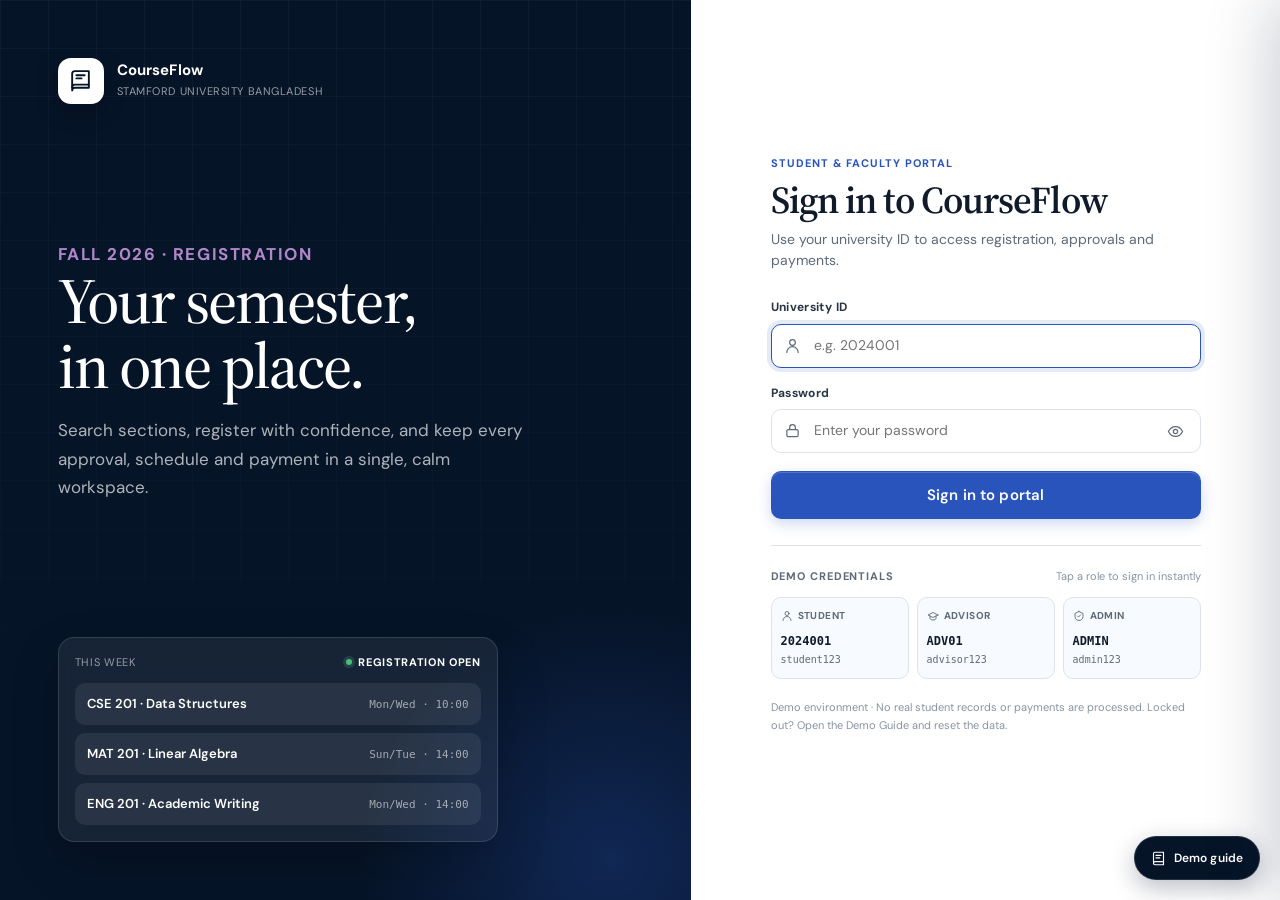
==== portal.html @ facb364a "better file structure" ====
<!DOCTYPE html>
<html lang="en">
<head>
<meta charset="UTF-8" />
<meta name="viewport" content="width=device-width, initial-scale=1.0" />
<title>CourseFlow — Registration Portal | Stamford University Bangladesh</title>
<meta name="description" content="CourseFlow registration portal for students, faculty advisors and administrators at Stamford University Bangladesh." />
<link rel="icon" href="assets/images/logo.svg" type="image/svg+xml">
<link rel="preconnect" href="https://fonts.googleapis.com">
<link rel="preconnect" href="https://fonts.gstatic.com" crossorigin>
<link rel="preload" as="style" href="https://fonts.googleapis.com/css2?family=DM+Sans:opsz,wght@9..40,400;9..40,500;9..40,600;9..40,700&family=Source+Serif+4:opsz,wght@8..60,500;8..60,600&display=swap">
<link href="https://fonts.googleapis.com/css2?family=DM+Sans:opsz,wght@9..40,400;9..40,500;9..40,600;9..40,700&family=Source+Serif+4:opsz,wght@8..60,500;8..60,600&display=swap" rel="stylesheet" media="print" onload="this.media='all'">
<link rel="stylesheet" href="assets/css/base.css">
<link rel="stylesheet" href="assets/css/layout.css">
<link rel="stylesheet" href="assets/css/components.css">
<link rel="stylesheet" href="assets/css/responsive.css">
</head>
<body>
<div id="login-screen" class="login-screen">
  <section class="login-brand" aria-label="CourseFlow introduction">
    <div class="brand-lockup">
      <div class="brand-mark" aria-hidden="true">
        <svg viewBox="0 0 24 24" fill="none" stroke="currentColor" stroke-width="1.8" stroke-linecap="round" stroke-linejoin="round"><path d="M4 5.5A2.5 2.5 0 0 1 6.5 3H20v16H6.5A2.5 2.5 0 0 0 4 21.5V5.5Z"/><path d="M4 18.5A2.5 2.5 0 0 1 6.5 16H20"/><path d="M8 7h8M8 10h5"/></svg>
      </div>
      <div><div class="brand-name">CourseFlow</div><div class="brand-sub">Stamford University Bangladesh</div></div>
    </div>
    <div class="login-hero">
      <p class="eyebrow">Fall 2026 · Registration</p>
      <h1>Your semester,<br>in one place.</h1>
      <p>Search sections, register with confidence, and keep every approval, schedule and payment in a single, calm workspace.</p>
    </div>
    <div class="preview-card" aria-hidden="true">
      <div class="preview-head"><span>This week</span><span class="live-dot">Registration open</span></div>
      <div class="preview-course"><b>CSE 201 · Data Structures</b><span>Mon/Wed · 10:00</span></div>
      <div class="preview-course"><b>MAT 201 · Linear Algebra</b><span>Sun/Tue · 14:00</span></div>
      <div class="preview-course"><b>ENG 201 · Academic Writing</b><span>Mon/Wed · 14:00</span></div>
    </div>
  </section>
  <section class="login-panel">
    <div class="login-form-wrap">
      <p class="eyebrow">Student &amp; faculty portal</p>
      <h2>Sign in to CourseFlow</h2>
      <p class="lede">Use your university ID to access registration, approvals and payments.</p>
      <div id="login-error" class="login-error" role="alert"></div>
      <form id="login-form" class="login-form" novalidate>
        <div class="field">
          <label for="login-id">University ID</label>
          <div class="input-wrap">
            <span class="in-icon" aria-hidden="true"><svg width="17" height="17" viewBox="0 0 24 24" fill="none" stroke="currentColor" stroke-width="1.7" stroke-linecap="round" stroke-linejoin="round"><path d="M20 21a8 8 0 0 0-16 0"/><circle cx="12" cy="7" r="4"/></svg></span>
            <input class="input" id="login-id" name="id" autocomplete="username" placeholder="e.g. 2024001" spellcheck="false" />
          </div>
        </div>
        <div class="field">
          <label for="login-password">Password</label>
          <div class="input-wrap">
            <span class="in-icon" aria-hidden="true"><svg width="17" height="17" viewBox="0 0 24 24" fill="none" stroke="currentColor" stroke-width="1.7" stroke-linecap="round" stroke-linejoin="round"><rect x="4" y="10" width="16" height="10" rx="2"/><path d="M8 10V7a4 4 0 0 1 8 0v3"/></svg></span>
            <input class="input" id="login-password" name="password" type="password" autocomplete="current-password" placeholder="Enter your password" />
            <button type="button" class="trail-btn" id="toggle-password" aria-label="Show password" data-action="toggle-password"><svg width="17" height="17" viewBox="0 0 24 24" fill="none" stroke="currentColor" stroke-width="1.7" stroke-linecap="round" stroke-linejoin="round"><path d="M2 12s3.5-7 10-7 10 7 10 7-3.5 7-10 7S2 12 2 12Z"/><circle cx="12" cy="12" r="3"/></svg></button>
          </div>
        </div>
        <button class="btn btn-primary btn-block login-submit" type="submit" id="login-submit">Sign in to portal</button>
      </form>
      <div class="demo-box">
        <div class="demo-title"><span>Demo credentials</span><span>Tap a role to sign in instantly</span></div>
        <div class="cred-grid">
          <button type="button" class="cred-card" data-action="fill-demo" data-id="2024001" data-pass="student123">
            <span class="cred-role"><svg width="12" height="12" viewBox="0 0 24 24" fill="none" stroke="currentColor" stroke-width="1.8" stroke-linecap="round" stroke-linejoin="round"><path d="M20 21a8 8 0 0 0-16 0"/><circle cx="12" cy="7" r="4"/></svg>Student</span>
            <span class="cred-id">2024001</span><span class="cred-pass">student123</span>
          </button>
          <button type="button" class="cred-card" data-action="fill-demo" data-id="ADV01" data-pass="advisor123">
            <span class="cred-role"><svg width="12" height="12" viewBox="0 0 24 24" fill="none" stroke="currentColor" stroke-width="1.8" stroke-linecap="round" stroke-linejoin="round"><path d="M22 10 12 5 2 10l10 5 10-5Z"/><path d="M6 12v5c0 1.5 2.7 3 6 3s6-1.5 6-3v-5"/></svg>Advisor</span>
            <span class="cred-id">ADV01</span><span class="cred-pass">advisor123</span>
          </button>
          <button type="button" class="cred-card" data-action="fill-demo" data-id="ADMIN" data-pass="admin123">
            <span class="cred-role"><svg width="12" height="12" viewBox="0 0 24 24" fill="none" stroke="currentColor" stroke-width="1.8" stroke-linecap="round" stroke-linejoin="round"><path d="M12 3 4 7v6c0 5 3.4 7.7 8 8 4.6-.3 8-3 8-8V7l-8-4Z"/><path d="m9 12 2 2 4-4"/></svg>Admin</span>
            <span class="cred-id">ADMIN</span><span class="cred-pass">admin123</span>
          </button>
        </div>
        <p class="login-foot">Demo environment · No real student records or payments are processed. Locked out? Open the Demo Guide and reset the data.</p>
      </div>
    </div>
  </section>
</div>

<div id="app-shell" class="app-shell hidden">
  <aside id="sidebar" class="sidebar" aria-label="Main navigation"></aside>
  <div id="sidebar-overlay" class="sidebar-overlay" data-action="close-sidebar"></div>
  <div class="app-main">
    <header id="topbar" class="topbar"></header>
    <main id="page-content" class="page-content"></main>
  </div>
</div>

<div id="modal-root"></div>
<div id="toast-root" class="toast-root" aria-live="polite" aria-atomic="false"></div>
<button type="button" id="guide-fab" class="guide-fab" data-action="open-guide" aria-label="Open demo guide">
  <svg width="15" height="15" viewBox="0 0 24 24" fill="none" stroke="currentColor" stroke-width="1.8" stroke-linecap="round" stroke-linejoin="round"><path d="M4 19.5A2.5 2.5 0 0 1 6.5 17H20"/><path d="M6.5 2H20v20H6.5A2.5 2.5 0 0 1 4 19.5v-15A2.5 2.5 0 0 1 6.5 2Z"/><path d="M8 7h8M8 11h6"/></svg>
  Demo guide
</button>
<div id="guide-overlay" class="guide-overlay" data-action="close-guide"></div>
<aside id="guide-panel" class="guide-panel" aria-label="Demo guide"></aside>
<script src="assets/js/config.js"></script>
<script src="assets/js/utils.js"></script>
<script src="assets/js/data.js"></script>
<script src="assets/js/ui.js"></script>
<script src="assets/js/auth.js"></script>
<script src="assets/js/shell.js"></script>
<script src="assets/js/views/student.js"></script>
<script src="assets/js/views/catalog.js"></script>
<script src="assets/js/views/enrollments.js"></script>
<script src="assets/js/views/payments.js"></script>
<script src="assets/js/views/advisor.js"></script>
<script src="assets/js/views/admin.js"></script>
<script src="assets/js/main.js"></script>
</body>
</html>
---- assets/css/base.css ----
/* CourseFlow portal — design tokens, reset, utilities, controls and badges */

:root{
  --bg:oklch(.975 .008 255);--bg-2:oklch(.955 .012 255);--surface:#fff;--surface-2:oklch(.985 .006 255);--surface-3:oklch(.965 .01 255);
  --fg:oklch(.22 .035 255);--fg-2:oklch(.33 .03 255);--muted:oklch(.52 .03 255);--muted-2:oklch(.66 .025 255);
  --border:oklch(.915 .012 255);--border-strong:oklch(.85 .018 255);
  --accent:oklch(.48 .17 264);--accent-2:oklch(.4 .16 264);--accent-soft:oklch(.955 .025 264);--accent-ink:oklch(.34 .13 264);
  --navy:oklch(.19 .045 258);--navy-2:oklch(.24 .05 258);--navy-3:oklch(.3 .05 258);
  --success:oklch(.5 .12 155);--success-soft:oklch(.96 .03 155);--warn:oklch(.58 .14 75);--warn-soft:oklch(.97 .045 85);
  --danger:oklch(.55 .18 25);--danger-soft:oklch(.96 .03 25);--info:oklch(.53 .14 245);--info-soft:oklch(.96 .03 245);
  --dept-cse:oklch(.46 .15 264);--dept-cse-soft:oklch(.965 .022 264);
  --dept-eee:oklch(.53 .13 75);--dept-eee-soft:oklch(.975 .04 85);
  --dept-bba:oklch(.47 .1 185);--dept-bba-soft:oklch(.965 .03 185);
  --dept-eng:oklch(.49 .13 15);--dept-eng-soft:oklch(.965 .03 15);
  --dept-mat:oklch(.47 .12 305);--dept-mat-soft:oklch(.965 .03 305);
  --shadow-sm:0 1px 2px rgba(13,27,52,.05),0 1px 3px rgba(13,27,52,.04);
  --shadow-md:0 14px 34px rgba(13,27,52,.1),0 2px 8px rgba(13,27,52,.05);
  --shadow-lg:0 30px 70px rgba(13,27,52,.2);
  --radius-sm:10px;--radius:16px;--radius-lg:22px;
  --font-display:"Source Serif 4",Georgia,serif;--font-body:"DM Sans","Segoe UI",sans-serif;--mono:ui-monospace,SFMono-Regular,Menlo,Consolas,monospace;
}
*{box-sizing:border-box}
html{scroll-behavior:smooth}
body{margin:0;background:var(--bg);color:var(--fg);font-family:var(--font-body);font-size:15px;line-height:1.55;-webkit-font-smoothing:antialiased}
body.modal-open,body.guide-open{overflow:hidden}
button,input,select,textarea{font:inherit;color:inherit}
button{cursor:pointer}
a{color:var(--accent);text-decoration:none}
img,svg{display:block}
.hidden{display:none!important}
.mono{font-family:var(--mono)}
.serif{font-family:var(--font-display)}
.eyebrow{font-size:11px;font-weight:700;letter-spacing:.09em;text-transform:uppercase;color:var(--accent);margin:0 0 8px}
.muted{color:var(--muted)}
.small{font-size:13px}
.tiny{font-size:12px}
.center{text-align:center}
.sr-only{position:absolute;width:1px;height:1px;padding:0;margin:-1px;overflow:hidden;clip:rect(0,0,0,0);white-space:nowrap;border:0}
::selection{background:var(--accent-soft);color:var(--accent-ink)}
:focus-visible{outline:3px solid color-mix(in oklch,var(--accent) 35%,transparent);outline-offset:2px}
::-webkit-scrollbar{width:10px;height:10px}
::-webkit-scrollbar-thumb{background:var(--border-strong);border-radius:999px;border:3px solid var(--bg)}
::-webkit-scrollbar-track{background:transparent}

/* ---------- buttons / inputs ---------- */
.btn{display:inline-flex;align-items:center;justify-content:center;gap:8px;min-height:44px;padding:0 16px;border-radius:10px;border:1px solid transparent;background:transparent;font-weight:600;font-size:14px;letter-spacing:.01em;transition:transform .16s ease,background .16s ease,border-color .16s ease,box-shadow .16s ease,color .16s ease;white-space:nowrap}
.btn:hover{transform:translateY(-1px)}
.btn:active{transform:translateY(0)}
.btn:disabled{opacity:.55;cursor:not-allowed;transform:none;box-shadow:none}
.btn svg{flex:0 0 auto}
.btn-primary{background:var(--accent);color:#fff;box-shadow:0 1px 0 rgba(255,255,255,.18) inset,0 5px 14px color-mix(in oklch,var(--accent) 22%,transparent)}
.btn-primary:hover{background:var(--accent-2);box-shadow:0 1px 0 rgba(255,255,255,.16) inset,0 8px 20px color-mix(in oklch,var(--accent) 28%,transparent)}
.btn-secondary{background:var(--surface);border-color:var(--border);color:var(--fg);box-shadow:var(--shadow-sm)}
.btn-secondary:hover{background:var(--surface-2);border-color:var(--border-strong)}
.btn-ghost{color:var(--fg-2)}
.btn-ghost:hover{background:var(--surface-3);color:var(--fg)}
.btn-danger{background:var(--danger);color:#fff;box-shadow:0 1px 0 rgba(255,255,255,.16) inset,0 5px 14px color-mix(in oklch,var(--danger) 22%,transparent)}
.btn-danger:hover{background:color-mix(in oklch,var(--danger) 88%,black)}
.btn-success{background:var(--success);color:#fff;box-shadow:0 1px 0 rgba(255,255,255,.16) inset,0 5px 14px color-mix(in oklch,var(--success) 22%,transparent)}
.btn-success:hover{background:color-mix(in oklch,var(--success) 88%,black)}
.btn-sm{min-height:36px;padding:0 12px;font-size:13px;border-radius:9px}
.btn-block{width:100%}
.icon-btn{display:inline-flex;align-items:center;justify-content:center;width:44px;height:44px;border-radius:10px;border:1px solid transparent;background:transparent;color:var(--muted);transition:.16s ease}
.icon-btn:hover{background:var(--surface-3);color:var(--fg)}
.field{display:grid;gap:7px}
.field label,.field-label{font-size:12px;font-weight:700;letter-spacing:.03em;color:var(--fg-2)}
.input,.select,.textarea{width:100%;min-height:44px;border:1px solid var(--border);border-radius:10px;background:var(--surface);padding:10px 12px;transition:border-color .16s ease,box-shadow .16s ease;font-size:14px}
.input:hover,.select:hover,.textarea:hover{border-color:var(--border-strong)}
.input:focus,.select:focus,.textarea:focus{outline:none;border-color:var(--accent);box-shadow:0 0 0 4px color-mix(in oklch,var(--accent) 12%,transparent)}
.textarea{min-height:96px;resize:vertical}
.input-wrap{position:relative}
.input-wrap .input{padding-left:42px}
.input-wrap>.in-icon{position:absolute;left:13px;top:50%;transform:translateY(-50%);color:var(--muted);pointer-events:none}
.input-wrap .trail-btn{position:absolute;right:4px;top:50%;transform:translateY(-50%);width:36px;height:36px;border:0;background:transparent;color:var(--muted);border-radius:8px}
.input-wrap .trail-btn:hover{background:var(--surface-3)}
.select{appearance:none;background-image:linear-gradient(45deg,transparent 50%,var(--muted) 50%),linear-gradient(135deg,var(--muted) 50%,transparent 50%);background-position:calc(100% - 18px) 19px,calc(100% - 13px) 19px;background-size:5px 5px,5px 5px;background-repeat:no-repeat;padding-right:36px}
.form-grid{display:grid;grid-template-columns:1fr 1fr;gap:16px}
.form-grid .span-2{grid-column:1/-1}
.form-error{display:none;align-items:flex-start;gap:9px;background:var(--danger-soft);color:var(--danger);border:1px solid color-mix(in oklch,var(--danger) 20%,transparent);padding:11px 13px;border-radius:10px;font-size:13px;font-weight:500;margin-bottom:14px}
.form-error.show{display:flex}
.help{font-size:12px;color:var(--muted)}
.switch{position:relative;display:inline-flex;align-items:center;gap:9px;cursor:pointer;font-size:13px;font-weight:600;color:var(--fg-2)}
.switch input{position:absolute;opacity:0;width:1px;height:1px}
.switch .track{width:38px;height:22px;border-radius:999px;background:var(--border-strong);transition:.18s;position:relative}
.switch .track:after{content:"";position:absolute;width:16px;height:16px;border-radius:50%;background:#fff;top:3px;left:3px;transition:.18s;box-shadow:0 1px 2px rgba(0,0,0,.2)}
.switch input:checked+.track{background:var(--accent)}
.switch input:checked+.track:after{left:19px}

/* ---------- badges / tags ---------- */
.badge{display:inline-flex;align-items:center;gap:6px;padding:5px 9px;border-radius:999px;font-size:12px;font-weight:600;line-height:1;white-space:nowrap;border:1px solid transparent}
.badge .dot{width:6px;height:6px;border-radius:50%;background:currentColor;flex:0 0 auto}
.badge-pending{background:var(--warn-soft);color:var(--warn);border-color:color-mix(in oklch,var(--warn) 16%,transparent)}
.badge-approved{background:var(--success-soft);color:var(--success);border-color:color-mix(in oklch,var(--success) 16%,transparent)}
.badge-rejected{background:var(--danger-soft);color:var(--danger);border-color:color-mix(in oklch,var(--danger) 16%,transparent)}
.badge-waitlisted{background:var(--info-soft);color:var(--info);border-color:color-mix(in oklch,var(--info) 16%,transparent)}
.badge-dropped{background:var(--surface-3);color:var(--muted);border-color:var(--border)}
.badge-paid{background:var(--success-soft);color:var(--success)}
.badge-unpaid{background:var(--warn-soft);color:var(--warn)}
.badge-neutral{background:var(--surface-3);color:var(--muted);border-color:var(--border)}
.tag{display:inline-flex;align-items:center;gap:5px;font-size:11px;font-weight:700;letter-spacing:.03em;text-transform:uppercase;padding:3px 7px;border-radius:6px;background:var(--surface-3);color:var(--muted)}
.tag.dept-cse{background:var(--dept-cse-soft);color:var(--dept-cse)}
.tag.dept-eee{background:var(--dept-eee-soft);color:var(--dept-eee)}
.tag.dept-bba{background:var(--dept-bba-soft);color:var(--dept-bba)}
.tag.dept-eng{background:var(--dept-eng-soft);color:var(--dept-eng)}
.tag.dept-mat{background:var(--dept-mat-soft);color:var(--dept-mat)}
.course-code{font-family:var(--mono);font-size:12px;font-weight:600;letter-spacing:.02em;color:var(--accent-ink);background:var(--accent-soft);padding:3px 7px;border-radius:6px}
.avatar{width:40px;height:40px;border-radius:50%;display:inline-flex;align-items:center;justify-content:center;font-weight:700;font-size:13px;letter-spacing:.02em;background:var(--accent-soft);color:var(--accent-ink);flex:0 0 auto;border:1px solid color-mix(in oklch,var(--accent) 12%,transparent)}
.avatar.sm{width:34px;height:34px;font-size:12px}
.avatar.lg{width:48px;height:48px;font-size:15px}
.avatar.navy{background:var(--navy);color:#fff;border-color:transparent}
---- assets/css/layout.css ----
/* CourseFlow portal — cards, login screen and application shell */

/* ---------- cards / layout ---------- */
.card{background:var(--surface);border:1px solid var(--border);border-radius:var(--radius);box-shadow:var(--shadow-sm)}
.card-pad{padding:22px}
.card-head{display:flex;align-items:flex-start;justify-content:space-between;gap:16px;padding:20px 22px;border-bottom:1px solid var(--border)}
.card-head h2,.card-head h3{margin:0;font-size:17px;line-height:1.3;letter-spacing:-.01em}
.card-head p{margin:4px 0 0;color:var(--muted);font-size:13px}
.card-body{padding:22px}
.card-footer{padding:16px 22px;border-top:1px solid var(--border);display:flex;align-items:center;justify-content:space-between;gap:12px}
.stack{display:grid;gap:18px}
.stack-sm{display:grid;gap:10px}
.row{display:flex;align-items:center;gap:12px}
.row-between{display:flex;align-items:center;justify-content:space-between;gap:12px}
.wrap{flex-wrap:wrap}
.grow{flex:1;min-width:0}
.divider{height:1px;background:var(--border);margin:16px 0}
.progress{height:7px;border-radius:999px;background:var(--surface-3);overflow:hidden}
.progress>span{display:block;height:100%;border-radius:inherit;background:var(--accent);transition:width .5s ease}
.progress.success>span{background:var(--success)}
.progress.warn>span{background:var(--warn)}
.progress.danger>span{background:var(--danger)}
.progress.info>span{background:var(--info)}
.empty-state{display:flex;flex-direction:column;align-items:center;justify-content:center;text-align:center;padding:48px 24px;color:var(--muted)}
.empty-state .empty-icon{width:52px;height:52px;border-radius:14px;display:grid;place-items:center;background:var(--surface-3);color:var(--muted);margin-bottom:14px}
.empty-state h3{margin:0 0 5px;font-size:16px;color:var(--fg)}
.empty-state p{margin:0;max-width:360px;font-size:13px;line-height:1.6}
.empty-state .btn{margin-top:16px}

/* ---------- login ---------- */
.login-screen{min-height:100vh;display:grid;grid-template-columns:minmax(0,1.08fr) minmax(440px,.92fr);background:var(--surface)}
.login-brand{background:var(--navy);color:#fff;padding:clamp(28px,4.5vw,64px);display:flex;flex-direction:column;justify-content:space-between;gap:36px;position:relative;overflow:hidden}
.login-brand:before{content:"";position:absolute;inset:0;background-image:linear-gradient(rgba(255,255,255,.035) 1px,transparent 1px),linear-gradient(90deg,rgba(255,255,255,.035) 1px,transparent 1px);background-size:48px 48px;mask-image:linear-gradient(to bottom,black,transparent 90%)}
.login-brand:after{content:"";position:absolute;width:520px;height:520px;border-radius:50%;right:-180px;bottom:-220px;background:radial-gradient(circle,color-mix(in oklch,var(--accent) 30%,transparent),transparent 68%);pointer-events:none}
.brand-lockup{display:flex;align-items:center;gap:13px;position:relative;z-index:1}
.brand-mark{width:46px;height:46px;border-radius:13px;background:#fff;color:var(--navy);display:grid;place-items:center;box-shadow:0 8px 22px rgba(0,0,0,.25)}
.brand-mark svg{width:25px;height:25px}
.brand-name{font-weight:700;font-size:15px;letter-spacing:.01em;line-height:1.25}
.brand-sub{font-size:11px;color:rgba(255,255,255,.58);letter-spacing:.05em;text-transform:uppercase;margin-top:3px}
.login-hero{position:relative;z-index:1;max-width:620px}
.login-hero h1{font-family:var(--font-display);font-size:clamp(40px,5vw,66px);line-height:1.02;letter-spacing:-.03em;font-weight:500;margin:0 0 18px}
.login-hero p{color:rgba(255,255,255,.68);font-size:clamp(15px,1.4vw,17px);line-height:1.65;max-width:480px;margin:0}
.login-hero .eyebrow{color:color-mix(in oklch,var(--accent) 60%,white)}
.preview-card{position:relative;z-index:1;background:rgba(255,255,255,.07);border:1px solid rgba(255,255,255,.12);border-radius:16px;padding:16px;max-width:440px;backdrop-filter:blur(12px);box-shadow:0 20px 50px rgba(0,0,0,.2)}
.preview-head{display:flex;align-items:center;justify-content:space-between;gap:10px;font-size:11px;letter-spacing:.06em;text-transform:uppercase;color:rgba(255,255,255,.55);margin-bottom:12px}
.live-dot{display:inline-flex;align-items:center;gap:6px;color:#fff;font-weight:700}
.live-dot:before{content:"";width:6px;height:6px;border-radius:50%;background:oklch(.72 .15 155);box-shadow:0 0 0 3px rgba(120,220,170,.15)}
.preview-course{display:flex;align-items:center;justify-content:space-between;gap:12px;padding:11px 12px;border-radius:10px;background:rgba(255,255,255,.07);margin-top:8px}
.preview-course b{font-size:13px;font-weight:600}
.preview-course span{font-size:11px;color:rgba(255,255,255,.58);font-family:var(--mono)}
.preview-course .mini-tag{font-size:10px;text-transform:uppercase;letter-spacing:.05em;padding:3px 6px;border-radius:5px;background:rgba(255,255,255,.12);color:#fff;font-family:var(--font-body)}
.login-panel{display:flex;align-items:center;justify-content:center;padding:clamp(24px,4vw,56px);background:var(--surface)}
.login-form-wrap{width:100%;max-width:430px}
.login-form-wrap h2{font-family:var(--font-display);font-size:clamp(30px,3vw,38px);letter-spacing:-.025em;line-height:1.08;margin:0 0 8px;font-weight:600}
.login-form-wrap .lede{color:var(--muted);font-size:14px;margin:0 0 26px}
.login-form{display:grid;gap:16px}
.login-submit{height:48px;font-size:15px;margin-top:2px}
.login-error{display:none;align-items:flex-start;gap:9px;background:var(--danger-soft);color:var(--danger);border:1px solid color-mix(in oklch,var(--danger) 20%,transparent);padding:11px 13px;border-radius:10px;font-size:13px;font-weight:500;line-height:1.5}
.login-error.show{display:flex}
.login-error.info{background:var(--info-soft);color:var(--info);border-color:color-mix(in oklch,var(--info) 20%,transparent)}
.demo-box{margin-top:26px;padding-top:22px;border-top:1px solid var(--border)}
.demo-title{display:flex;align-items:center;justify-content:space-between;gap:10px;margin-bottom:12px}
.demo-title span:first-child{font-size:11px;font-weight:700;letter-spacing:.08em;text-transform:uppercase;color:var(--muted)}
.demo-title span:last-child{font-size:11px;color:var(--muted-2)}
.cred-grid{display:grid;grid-template-columns:repeat(3,1fr);gap:8px}
.cred-card{display:flex;flex-direction:column;align-items:flex-start;border:1px solid var(--border);background:var(--surface-2);border-radius:10px;padding:10px 9px;text-align:left;transition:.16s ease;min-height:82px}
.cred-card .cred-id{margin-top:1px}
.cred-card:hover{border-color:color-mix(in oklch,var(--accent) 35%,var(--border));background:var(--accent-soft);transform:translateY(-1px)}
.cred-role{display:flex;align-items:center;gap:5px;font-size:10px;font-weight:700;letter-spacing:.04em;text-transform:uppercase;color:var(--muted);margin-bottom:7px}
.cred-id{display:block;font-family:var(--mono);font-size:12px;font-weight:600;color:var(--fg);white-space:nowrap}
.cred-pass{display:block;font-family:var(--mono);font-size:10px;color:var(--muted);margin-top:2px;white-space:nowrap}
.login-foot{font-size:11px;color:var(--muted-2);margin-top:20px;line-height:1.6}

/* ---------- app shell ---------- */
.app-shell{display:flex;min-height:100vh}
.sidebar{width:270px;flex:0 0 270px;background:var(--navy);color:#fff;display:flex;flex-direction:column;height:100vh;position:sticky;top:0;z-index:40}
.sidebar-top{padding:22px 20px 18px;display:flex;align-items:center;justify-content:space-between;gap:10px}
.sidebar .brand-lockup{background:#fff;border-radius:12px;padding:8px 12px;box-shadow:0 6px 16px rgba(0,0,0,.18)}
.sidebar .brand-lockup img{width:146px;height:auto}
.sidebar-close{display:none;color:rgba(255,255,255,.7)}
.sidebar-close:hover{background:rgba(255,255,255,.08);color:#fff}
.role-chip{margin:0 18px 18px;padding:10px 12px;border-radius:10px;background:rgba(255,255,255,.06);border:1px solid rgba(255,255,255,.08);display:flex;align-items:center;gap:9px}
.role-chip .role-icon{width:28px;height:28px;border-radius:8px;display:grid;place-items:center;background:rgba(255,255,255,.1);color:#fff}
.role-chip b{display:block;font-size:12px;font-weight:600;line-height:1.2}
.role-chip span{display:block;font-size:10px;color:rgba(255,255,255,.5);margin-top:2px;text-transform:uppercase;letter-spacing:.05em}
.nav{flex:1;overflow-y:auto;padding:0 12px}
.nav-label{font-size:10px;letter-spacing:.1em;text-transform:uppercase;color:rgba(255,255,255,.34);padding:14px 10px 8px;font-weight:700}
.nav-item{display:flex;align-items:center;gap:11px;padding:10px 11px;border-radius:9px;color:rgba(255,255,255,.62);font-size:13px;font-weight:500;transition:.16s ease;border:1px solid transparent;margin-bottom:3px;width:100%;background:transparent;text-align:left}
.nav-item svg{color:rgba(255,255,255,.45);transition:.16s}
.nav-item:hover{background:rgba(255,255,255,.06);color:#fff}
.nav-item:hover svg{color:rgba(255,255,255,.8)}
.nav-item.active{background:rgba(255,255,255,.1);color:#fff;border-color:rgba(255,255,255,.08);box-shadow:inset 0 1px 0 rgba(255,255,255,.06)}
.nav-item.active svg{color:#fff}
.nav-item .nav-badge{margin-left:auto;background:var(--accent);color:#fff;font-size:10px;font-weight:700;min-width:19px;height:19px;padding:0 5px;border-radius:999px;display:inline-flex;align-items:center;justify-content:center}
.sidebar-term{margin:14px 16px;padding:13px;border-radius:11px;background:rgba(255,255,255,.055);border:1px solid rgba(255,255,255,.07)}
.sidebar-term .term-row{display:flex;align-items:center;justify-content:space-between;gap:8px}
.sidebar-term b{font-size:12px;font-weight:600}
.sidebar-term span{font-size:10px;color:rgba(255,255,255,.48)}
.term-status{display:inline-flex;align-items:center;gap:5px;font-size:10px;color:oklch(.8 .12 155)!important;margin-top:8px}
.term-status:before{content:"";width:5px;height:5px;border-radius:50%;background:currentColor}
.sidebar-user{padding:14px 16px;border-top:1px solid rgba(255,255,255,.08);display:flex;align-items:center;gap:10px}
.sidebar-user .avatar{background:rgba(255,255,255,.12);color:#fff;border-color:rgba(255,255,255,.12)}
.sidebar-user b{display:block;font-size:12px;font-weight:600;line-height:1.2}
.sidebar-user span{display:block;font-size:10px;color:rgba(255,255,255,.45);margin-top:2px}
.sidebar-user .logout{margin-left:auto;color:rgba(255,255,255,.45);width:36px;height:36px}
.sidebar-user .logout:hover{background:rgba(255,255,255,.08);color:#fff}
.sidebar-overlay{display:none;position:fixed;inset:0;background:rgba(10,23,48,.55);z-index:35;backdrop-filter:blur(2px)}
.app-main{flex:1;min-width:0;display:flex;flex-direction:column}
.topbar{height:70px;background:rgba(255,255,255,.9);border-bottom:1px solid var(--border);display:flex;align-items:center;gap:14px;padding:0 clamp(18px,3vw,34px);position:sticky;top:0;z-index:30;backdrop-filter:blur(14px)}
.mobile-menu{display:none}
.crumb{display:flex;align-items:center;gap:8px;font-size:12px;color:var(--muted);min-width:0}
.crumb b{color:var(--fg);font-weight:600}
.crumb .slash{color:var(--muted-2)}
.topbar-right{margin-left:auto;display:flex;align-items:center;gap:6px}
.topbar-date{font-size:12px;color:var(--muted);margin-right:8px;white-space:nowrap}
.bell-wrap{position:relative}
.bell-badge{position:absolute;top:8px;right:8px;min-width:16px;height:16px;border-radius:999px;background:var(--accent);color:#fff;font-size:9px;font-weight:700;display:grid;place-items:center;border:2px solid var(--surface);padding:0 3px}
.topbar-user{display:flex;align-items:center;gap:9px;padding:4px 4px 4px 8px;border-radius:999px}
.topbar-user b{font-size:12px;font-weight:600;line-height:1.2;display:block}
.topbar-user span{font-size:10px;color:var(--muted);display:block}
.page-content{width:100%;max-width:1520px;margin:0 auto;padding:clamp(20px,2.8vw,34px) clamp(18px,3vw,36px) 70px;flex:1}
.page-head{display:flex;align-items:flex-end;justify-content:space-between;gap:24px;margin-bottom:24px}
.page-head h1{font-family:var(--font-display);font-size:clamp(30px,3.2vw,42px);line-height:1.08;letter-spacing:-.025em;font-weight:600;margin:0 0 7px}
.page-head .lede{margin:0;color:var(--muted);font-size:14px;max-width:650px}
.page-actions{display:flex;align-items:center;gap:9px;flex-wrap:wrap}
.section-head{display:flex;align-items:flex-end;justify-content:space-between;gap:14px;margin-bottom:14px}
.section-head h2{font-family:var(--font-display);font-size:22px;letter-spacing:-.02em;font-weight:600;margin:0}
.section-head p{margin:4px 0 0;color:var(--muted);font-size:13px}
---- assets/css/components.css ----
/* CourseFlow portal — feature components (dashboard, tables, modals, payments, admin) */

/* ---------- stats ---------- */
.stats-grid{display:grid;grid-template-columns:repeat(4,minmax(0,1fr));gap:14px;margin-bottom:20px}
.stat-card{background:var(--surface);border:1px solid var(--border);border-radius:14px;padding:17px 18px;box-shadow:var(--shadow-sm);position:relative;overflow:hidden;transition:.18s ease}
.stat-card:hover{border-color:var(--border-strong);box-shadow:var(--shadow-md);transform:translateY(-1px)}
.stat-top{display:flex;align-items:flex-start;justify-content:space-between;gap:10px;margin-bottom:10px}
.stat-label{font-size:11px;font-weight:700;letter-spacing:.05em;text-transform:uppercase;color:var(--muted)}
.stat-icon{width:32px;height:32px;border-radius:9px;display:grid;place-items:center;background:var(--surface-3);color:var(--muted)}
.stat-icon.accent{background:var(--accent-soft);color:var(--accent)}
.stat-value{font-family:var(--font-display);font-size:31px;line-height:1;letter-spacing:-.02em;font-weight:600;margin-bottom:5px}
.stat-value small{font-family:var(--font-body);font-size:13px;color:var(--muted);font-weight:500;letter-spacing:0}
.stat-note{font-size:12px;color:var(--muted);display:flex;align-items:center;gap:5px}
.stat-note strong{color:var(--fg-2);font-weight:600}
.stat-progress{margin-top:10px}

/* ---------- dashboard grid / timetable ---------- */
.dashboard-grid{display:grid;grid-template-columns:minmax(0,1fr) 330px;gap:18px;margin-bottom:20px;align-items:start}
.timetable-card{overflow:hidden}
.timetable-scroll{overflow-x:auto;padding:16px 18px 18px}
.timetable{min-width:740px;display:grid;grid-template-columns:72px repeat(5,minmax(120px,1fr));gap:7px}
.tt-day{font-size:10px;font-weight:700;letter-spacing:.08em;text-transform:uppercase;color:var(--muted);text-align:center;padding:2px 0 7px}
.tt-time{font-size:10px;color:var(--muted);font-weight:600;padding-top:8px;line-height:1.3;white-space:nowrap}
.tt-time span{display:block;font-family:var(--mono);font-size:10px;color:var(--muted-2);font-weight:400;margin-top:1px}
.tt-cell{min-height:78px;background:var(--surface-2);border:1px solid var(--border);border-radius:10px;padding:5px;display:flex;flex-direction:column;gap:5px}
.tt-cell.empty{background:color-mix(in oklch,var(--surface-2) 65%,transparent);border-style:dashed;border-color:color-mix(in oklch,var(--border) 60%,transparent)}
.course-block{border-radius:8px;padding:7px 8px;min-height:66px;display:flex;flex-direction:column;gap:3px;border:1px solid transparent;transition:.16s ease;cursor:default}
.course-block:hover{transform:translateY(-1px);box-shadow:0 4px 10px rgba(13,27,52,.08)}
.course-block .cb-code{font-family:var(--mono);font-size:10px;font-weight:700;letter-spacing:.02em}
.course-block .cb-title{font-size:11px;font-weight:600;line-height:1.25;color:var(--fg);display:-webkit-box;-webkit-line-clamp:2;-webkit-box-orient:vertical;overflow:hidden}
.course-block .cb-meta{font-size:9px;color:var(--muted);margin-top:auto;white-space:nowrap;overflow:hidden;text-overflow:ellipsis}
.course-block.pending{border-style:dashed;opacity:.82}
.course-block.dept-cse{background:var(--dept-cse-soft);color:var(--dept-cse)}
.course-block.dept-eee{background:var(--dept-eee-soft);color:var(--dept-eee)}
.course-block.dept-bba{background:var(--dept-bba-soft);color:var(--dept-bba)}
.course-block.dept-eng{background:var(--dept-eng-soft);color:var(--dept-eng)}
.course-block.dept-mat{background:var(--dept-mat-soft);color:var(--dept-mat)}
.side-stack{display:grid;gap:16px}
.deadline-list{display:grid;gap:2px}
.deadline-row{display:flex;align-items:flex-start;gap:11px;padding:12px 0;border-bottom:1px solid var(--border)}
.deadline-row:last-child{border-bottom:0;padding-bottom:0}
.deadline-icon{width:30px;height:30px;border-radius:8px;display:grid;place-items:center;background:var(--surface-3);color:var(--muted);flex:0 0 auto}
.deadline-row b{display:block;font-size:12px;font-weight:600;line-height:1.3}
.deadline-row span{display:block;font-size:11px;color:var(--muted);margin-top:2px}
.deadline-row .due{margin-left:auto;font-size:10px;font-weight:700;letter-spacing:.03em;text-transform:uppercase;color:var(--warn);white-space:nowrap}
.advisor-card{background:linear-gradient(150deg,var(--navy),var(--navy-2));color:#fff;border:0}
.advisor-card .card-body{padding:20px}
.advisor-card .advisor-top{display:flex;align-items:center;gap:11px;margin-bottom:13px}
.advisor-card .avatar{background:rgba(255,255,255,.12);color:#fff;border-color:rgba(255,255,255,.1)}
.advisor-card b{display:block;font-size:13px;font-weight:600}
.advisor-card span{display:block;font-size:11px;color:rgba(255,255,255,.52);margin-top:2px}
.advisor-card p{font-size:11px;line-height:1.55;color:rgba(255,255,255,.58);margin:0 0 12px}
.advisor-card .advisor-link{font-size:11px;font-weight:600;color:#fff;display:inline-flex;align-items:center;gap:5px;background:none;border:0;padding:0}
.advisor-card .advisor-link:hover{text-decoration:underline}

/* ---------- tables / responsive cards ---------- */
.table-wrap{overflow-x:auto;border:1px solid var(--border);border-radius:12px;background:var(--surface)}
table.data{width:100%;border-collapse:collapse;min-width:720px}
table.data th{font-size:10px;font-weight:700;letter-spacing:.07em;text-transform:uppercase;color:var(--muted);text-align:left;padding:11px 14px;background:var(--surface-2);border-bottom:1px solid var(--border);white-space:nowrap}
table.data td{padding:13px 14px;border-bottom:1px solid var(--border);vertical-align:middle;font-size:13px}
table.data tr:last-child td{border-bottom:0}
table.data tbody tr{transition:background .14s ease}
table.data tbody tr:hover{background:var(--surface-2)}
.cell-course{display:flex;align-items:flex-start;gap:9px;min-width:180px}
.cell-course b{display:block;font-size:13px;font-weight:600;line-height:1.3}
.cell-course span{display:block;font-size:11px;color:var(--muted);margin-top:2px}
.cell-stack b{display:block;font-size:12px;font-weight:600;line-height:1.3}
.cell-stack span{display:block;font-size:11px;color:var(--muted);margin-top:2px}
.seat-cell{min-width:90px}
.seat-cell .seat-line{display:flex;align-items:center;justify-content:space-between;gap:8px;font-size:11px;margin-bottom:4px}
.seat-cell .seat-line b{font-size:12px}
.seat-cell .seat-line span{color:var(--muted);font-size:10px}
.seat-cell .progress{height:5px}
.mobile-list{display:none}
.m-card{border:1px solid var(--border);border-radius:12px;padding:14px;background:var(--surface)}
.m-card+.m-card{margin-top:9px}
.m-card-top{display:flex;align-items:flex-start;justify-content:space-between;gap:10px;margin-bottom:9px}
.m-card-title{font-size:13px;font-weight:600;line-height:1.3}
.m-card-sub{font-size:11px;color:var(--muted);margin-top:3px}
.m-meta{display:grid;grid-template-columns:1fr 1fr;gap:8px;padding:10px 0;border-top:1px solid var(--border);border-bottom:1px solid var(--border);margin-bottom:10px}
.m-meta div span{display:block;font-size:10px;color:var(--muted);text-transform:uppercase;letter-spacing:.04em;margin-bottom:2px}
.m-meta div b{font-size:12px;font-weight:600}
.m-actions{display:flex;gap:8px;flex-wrap:wrap}.m-card .row-between{flex-wrap:wrap}

/* ---------- search ---------- */
.filter-bar{display:flex;align-items:center;gap:10px;background:var(--surface);border:1px solid var(--border);border-radius:14px;padding:10px;margin-bottom:16px;box-shadow:var(--shadow-sm);flex-wrap:wrap}
.filter-search{flex:1;min-width:220px;position:relative}
.filter-search .input{height:42px;min-height:42px;padding-left:40px;border-color:transparent;background:var(--surface-2)}
.filter-search .input:focus{border-color:var(--accent);background:var(--surface)}
.filter-search .in-icon{position:absolute;left:13px;top:50%;transform:translateY(-50%);color:var(--muted)}
.filter-bar .select{width:auto;min-width:160px;height:42px;min-height:42px;border-color:transparent;background-color:var(--surface-2)}
.filter-bar .select:focus{background-color:var(--surface)}
.results-head{display:flex;align-items:center;justify-content:space-between;gap:12px;margin-bottom:11px;flex-wrap:wrap}
.results-head h2{font-size:15px;font-weight:600;margin:0}
.results-head .count{font-size:12px;color:var(--muted)}
.result-toolbar{display:flex;align-items:center;gap:8px}
.term-pill{display:inline-flex;align-items:center;gap:6px;font-size:11px;font-weight:600;color:var(--muted);background:var(--surface-3);padding:5px 9px;border-radius:999px}
.term-pill:before{content:"";width:5px;height:5px;border-radius:50%;background:var(--success)}

/* ---------- modal ---------- */
.modal-overlay{position:fixed;inset:0;z-index:95;display:flex;align-items:center;justify-content:center;padding:20px;background:rgba(10,23,48,.55);backdrop-filter:blur(5px);animation:fadeIn .18s ease}
.modal{width:100%;max-width:560px;max-height:calc(100vh - 40px);overflow:auto;background:var(--surface);border-radius:18px;box-shadow:var(--shadow-lg);border:1px solid rgba(255,255,255,.2);animation:popIn .2s ease}
.modal.wide{max-width:780px}
.modal.narrow{max-width:480px}
.modal-head{display:flex;align-items:flex-start;justify-content:space-between;gap:16px;padding:22px 24px 0}
.modal-head h2{font-family:var(--font-display);font-size:24px;letter-spacing:-.02em;line-height:1.15;font-weight:600;margin:0}
.modal-head p{margin:5px 0 0;font-size:12px;color:var(--muted);line-height:1.5}
.modal-close{width:36px;height:36px;border-radius:9px;border:0;background:var(--surface-2);color:var(--muted);display:grid;place-items:center;flex:0 0 auto}
.modal-close:hover{background:var(--surface-3);color:var(--fg)}
.modal-body{padding:20px 24px 22px}
.modal-foot{display:flex;align-items:center;justify-content:flex-end;gap:9px;padding:16px 24px;border-top:1px solid var(--border);background:var(--surface-2);border-radius:0 0 18px 18px;flex-wrap:wrap}
.modal-foot .left{margin-right:auto;font-size:11px;color:var(--muted)}
@keyframes fadeIn{from{opacity:0}to{opacity:1}}
@keyframes popIn{from{opacity:0;transform:translateY(10px) scale(.985)}to{opacity:1;transform:none}}

/* ---------- confirm registration ---------- */
.confirm-grid{display:grid;grid-template-columns:1.05fr .95fr;gap:18px}
.course-summary{background:var(--surface-2);border:1px solid var(--border);border-radius:13px;padding:17px}
.course-summary .cs-top{display:flex;align-items:flex-start;justify-content:space-between;gap:10px;margin-bottom:10px}
.course-summary h3{font-size:16px;line-height:1.3;margin:6px 0 3px;letter-spacing:-.01em}
.course-summary .cs-sub{font-size:12px;color:var(--muted)}
.cs-facts{display:grid;grid-template-columns:1fr 1fr;gap:10px;margin-top:14px;padding-top:14px;border-top:1px solid var(--border)}
.cs-facts div span{display:block;font-size:10px;text-transform:uppercase;letter-spacing:.05em;color:var(--muted);margin-bottom:2px}
.cs-facts div b{font-size:12px;font-weight:600;line-height:1.35}
.credit-meter{background:var(--surface);border:1px solid var(--border);border-radius:13px;padding:16px;margin-bottom:14px}
.credit-meter .cm-top{display:flex;align-items:flex-end;justify-content:space-between;gap:10px;margin-bottom:9px}
.credit-meter .cm-value{font-family:var(--font-display);font-size:28px;line-height:1;letter-spacing:-.02em;font-weight:600}
.credit-meter .cm-value small{font-family:var(--font-body);font-size:12px;color:var(--muted);font-weight:500}
.credit-meter .cm-label{font-size:11px;color:var(--muted);margin-bottom:3px}
.credit-meter .cm-note{font-size:11px;color:var(--muted);margin-top:7px}
.check-list{display:grid;gap:8px}
.check-row{display:flex;align-items:flex-start;gap:9px;padding:9px 10px;border-radius:9px;background:var(--surface-2);border:1px solid var(--border);font-size:12px;line-height:1.45}
.check-row .check-ic{width:19px;height:19px;border-radius:50%;display:grid;place-items:center;flex:0 0 auto;margin-top:0}
.check-row.pass .check-ic{background:var(--success-soft);color:var(--success)}
.check-row.fail{background:var(--danger-soft);border-color:color-mix(in oklch,var(--danger) 18%,transparent)}
.check-row.fail .check-ic{background:color-mix(in oklch,var(--danger) 12%,white);color:var(--danger)}
.check-row b{font-weight:600;color:var(--fg)}
.check-row span{display:block;color:var(--muted);font-size:11px;margin-top:1px}
.success-panel{text-align:center;padding:20px 10px 10px}
.success-mark{width:62px;height:62px;border-radius:50%;display:grid;place-items:center;background:var(--success-soft);color:var(--success);margin:0 auto 16px}
.success-panel h3{font-family:var(--font-display);font-size:26px;letter-spacing:-.02em;margin:0 0 6px}
.success-panel p{color:var(--muted);font-size:13px;max-width:380px;margin:0 auto 18px;line-height:1.6}
.receipt-box{background:var(--surface-2);border:1px dashed var(--border-strong);border-radius:12px;padding:14px 16px;text-align:left;max-width:380px;margin:0 auto 18px}
.receipt-line{display:flex;align-items:center;justify-content:space-between;gap:12px;font-size:12px;padding:5px 0}
.receipt-line span{color:var(--muted)}
.receipt-line b{font-family:var(--mono);font-size:11px;font-weight:600;text-align:right}

/* ---------- waitlist / drop ---------- */
.notice-box{display:flex;align-items:flex-start;gap:11px;padding:13px 14px;border-radius:11px;font-size:12px;line-height:1.55;margin-bottom:15px}
.notice-box.warn{background:var(--warn-soft);color:var(--warn);border:1px solid color-mix(in oklch,var(--warn) 18%,transparent)}
.notice-box.info{background:var(--info-soft);color:var(--info);border:1px solid color-mix(in oklch,var(--info) 18%,transparent)}
.notice-box.danger{background:var(--danger-soft);color:var(--danger);border:1px solid color-mix(in oklch,var(--danger) 18%,transparent)}
.notice-box b{font-weight:600}
.waitlist-count{display:flex;align-items:center;gap:12px;background:var(--surface-2);border:1px solid var(--border);border-radius:12px;padding:14px;margin-bottom:14px}
.waitlist-count .wl-num{width:44px;height:44px;border-radius:50%;background:var(--info-soft);color:var(--info);display:grid;place-items:center;font-family:var(--font-display);font-size:22px;font-weight:600}
.waitlist-count b{display:block;font-size:13px}
.waitlist-count span{display:block;font-size:11px;color:var(--muted);margin-top:2px}

/* ---------- payments ---------- */
.invoice-grid{display:grid;grid-template-columns:minmax(0,1.15fr) minmax(330px,.85fr);gap:18px;align-items:start}
.invoice-lines{display:grid}
.invoice-line{display:flex;align-items:flex-start;justify-content:space-between;gap:16px;padding:14px 0;border-bottom:1px solid var(--border)}
.invoice-line:last-child{border-bottom:0}
.invoice-line .il-main{display:flex;align-items:flex-start;gap:10px;min-width:0}
.invoice-line b{display:block;font-size:13px;font-weight:600;line-height:1.35}
.invoice-line span{display:block;font-size:11px;color:var(--muted);margin-top:2px}
.invoice-line .il-amt{font-family:var(--mono);font-size:12px;font-weight:600;white-space:nowrap;padding-top:2px}
.invoice-total{display:flex;align-items:flex-end;justify-content:space-between;gap:14px;margin-top:16px;padding-top:16px;border-top:1px solid var(--border)}
.invoice-total .total-label{font-size:11px;text-transform:uppercase;letter-spacing:.06em;color:var(--muted);font-weight:700}
.invoice-total .total-value{font-family:var(--font-display);font-size:32px;letter-spacing:-.02em;line-height:1;font-weight:600;margin-top:5px}
.invoice-total .total-note{font-size:11px;color:var(--muted);text-align:right;line-height:1.5}
.pay-method-grid{display:grid;grid-template-columns:repeat(3,1fr);gap:8px;margin-bottom:15px}
.pay-method{border:1px solid var(--border);border-radius:10px;padding:10px 8px;text-align:center;background:var(--surface);transition:.16s ease;position:relative}
.pay-method:hover{border-color:var(--border-strong);background:var(--surface-2)}
.pay-method.active{border-color:var(--accent);background:var(--accent-soft);box-shadow:0 0 0 3px color-mix(in oklch,var(--accent) 9%,transparent)}
.pay-method .pm-mark{height:24px;display:grid;place-items:center;font-weight:700;font-size:12px;letter-spacing:-.02em;margin-bottom:3px}
.pay-method .pm-name{font-size:10px;font-weight:600;color:var(--muted);text-transform:uppercase;letter-spacing:.04em}
.pay-method input{position:absolute;opacity:0;pointer-events:none}
.pay-detail-box{background:var(--surface-2);border:1px solid var(--border);border-radius:11px;padding:13px;margin-bottom:14px}
.secure-note{display:flex;align-items:center;justify-content:center;gap:6px;font-size:10px;color:var(--muted);margin-top:11px;text-align:center}
.pay-history{display:grid;gap:0}
.pay-history-row{display:flex;align-items:center;gap:11px;padding:12px 0;border-bottom:1px solid var(--border)}
.pay-history-row:last-child{border-bottom:0}
.pay-history-row .ph-icon{width:32px;height:32px;border-radius:9px;display:grid;place-items:center;background:var(--success-soft);color:var(--success);flex:0 0 auto}
.pay-history-row b{display:block;font-size:12px;font-weight:600}
.pay-history-row span{display:block;font-size:10px;color:var(--muted);margin-top:2px}
.pay-history-row .ph-amt{margin-left:auto;text-align:right}
.pay-history-row .ph-amt b{font-family:var(--mono);font-size:11px}
.pay-history-row .ph-amt span{font-family:var(--mono);font-size:9px}

/* ---------- gateway / result ---------- */
.gateway-overlay{position:fixed;inset:0;z-index:96;background:var(--navy);display:flex;align-items:center;justify-content:center;padding:20px;overflow:auto;animation:fadeIn .2s ease}
.gateway-shell{width:100%;max-width:470px}
.gateway-brand{display:flex;align-items:center;justify-content:center;gap:8px;color:rgba(255,255,255,.7);font-size:11px;letter-spacing:.08em;text-transform:uppercase;margin-bottom:16px}
.gateway-brand b{color:#fff;font-size:13px;letter-spacing:-.01em;text-transform:none}
.gateway-card{background:#fff;border-radius:18px;overflow:hidden;box-shadow:0 30px 80px rgba(0,0,0,.35)}
.gateway-head{padding:20px 22px 16px;border-bottom:1px solid var(--border);display:flex;align-items:center;justify-content:space-between;gap:12px}
.gateway-head h2{font-size:16px;margin:0;letter-spacing:-.01em}
.gateway-head span{font-size:10px;color:var(--muted);font-family:var(--mono)}
.gateway-amount{text-align:center;padding:24px 20px 18px}
.gateway-amount .ga-label{font-size:10px;text-transform:uppercase;letter-spacing:.08em;color:var(--muted);font-weight:700}
.gateway-amount .ga-value{font-family:var(--font-display);font-size:40px;line-height:1;letter-spacing:-.03em;font-weight:600;margin:7px 0 4px}
.gateway-amount .ga-sub{font-size:11px;color:var(--muted)}
.gateway-details{background:var(--surface-2);border-top:1px solid var(--border);border-bottom:1px solid var(--border);padding:13px 22px;display:grid;gap:7px}
.gateway-details div{display:flex;align-items:center;justify-content:space-between;gap:12px;font-size:11px}
.gateway-details span{color:var(--muted)}
.gateway-details b{font-family:var(--mono);font-size:10px;font-weight:600;text-align:right}
.gateway-actions{padding:18px 22px 20px;display:grid;gap:9px}
.gateway-test{font-size:10px;color:var(--muted);text-align:center;margin-top:4px}
.spinner{width:16px;height:16px;border-radius:50%;border:2px solid rgba(255,255,255,.35);border-top-color:#fff;animation:spin .7s linear infinite}
@keyframes spin{to{transform:rotate(360deg)}}
.result-overlay{position:fixed;inset:0;z-index:97;display:flex;align-items:center;justify-content:center;padding:20px;background:rgba(10,23,48,.6);backdrop-filter:blur(6px);animation:fadeIn .2s ease}
.result-card{width:100%;max-width:500px;background:var(--surface);border-radius:20px;padding:30px 28px 24px;box-shadow:var(--shadow-lg);text-align:center;animation:popIn .22s ease}
.result-mark{width:64px;height:64px;border-radius:50%;display:grid;place-items:center;margin:0 auto 16px}
.result-mark.success{background:var(--success-soft);color:var(--success)}
.result-mark.fail{background:var(--danger-soft);color:var(--danger)}
.result-card h2{font-family:var(--font-display);font-size:28px;letter-spacing:-.025em;margin:0 0 7px;line-height:1.1}
.result-card p{color:var(--muted);font-size:13px;line-height:1.6;margin:0 auto 18px;max-width:360px}
.result-actions{display:grid;gap:9px;margin-top:18px}

/* ---------- advisor / admin ---------- */
.two-col{display:grid;grid-template-columns:minmax(0,1fr) 330px;gap:18px;align-items:start}
.approval-card{border:1px solid var(--border);border-radius:13px;background:var(--surface);padding:16px;transition:.16s ease}
.approval-card:hover{border-color:var(--border-strong);box-shadow:var(--shadow-sm)}
.approval-card+.approval-card{margin-top:10px}
.approval-main{display:flex;align-items:flex-start;gap:12px}
.approval-main .grow{min-width:0}
.approval-name{display:flex;align-items:center;gap:7px;flex-wrap:wrap;margin-bottom:3px}
.approval-name b{font-size:13px;font-weight:600}
.approval-name span{font-size:11px;color:var(--muted);font-family:var(--mono)}
.approval-course{margin-top:10px;padding:10px 11px;border-radius:9px;background:var(--surface-2);border:1px solid var(--border)}
.approval-course b{font-size:12px;font-weight:600;display:block}
.approval-course span{font-size:11px;color:var(--muted);display:block;margin-top:2px}
.approval-actions{display:flex;align-items:center;gap:7px;margin-top:12px;padding-top:12px;border-top:1px solid var(--border);flex-wrap:wrap}
.approval-actions .submitted{margin-right:auto;font-size:10px;color:var(--muted)}
.advisee-row{display:flex;align-items:center;gap:10px;padding:10px 0;border-bottom:1px solid var(--border)}
.advisee-row:last-child{border-bottom:0}
.advisee-row b{display:block;font-size:12px;font-weight:600}
.advisee-row span{display:block;font-size:10px;color:var(--muted);margin-top:1px}
.advisee-row .ar-meta{margin-left:auto;text-align:right}
.advisee-row .ar-meta b{font-size:11px}
.advisee-row .ar-meta span{font-size:9px}
.history-row{display:flex;align-items:center;gap:10px;padding:11px 0;border-bottom:1px solid var(--border)}
.history-row:last-child{border-bottom:0}
.history-row b{display:block;font-size:12px;font-weight:600}
.history-row span{display:block;font-size:10px;color:var(--muted);margin-top:1px}
.history-row .badge{margin-left:auto}
.tabs{display:flex;align-items:center;gap:3px;background:var(--surface-3);padding:4px;border-radius:10px;margin-bottom:18px;overflow-x:auto}
.tab{border:0;background:transparent;padding:8px 14px;border-radius:7px;font-size:12px;font-weight:600;color:var(--muted);white-space:nowrap;transition:.15s ease;min-height:36px}
.tab:hover{color:var(--fg)}
.tab.active{background:var(--surface);color:var(--fg);box-shadow:var(--shadow-sm)}
.tab .tab-count{display:inline-flex;align-items:center;justify-content:center;min-width:18px;height:18px;padding:0 5px;border-radius:999px;background:var(--surface-3);font-size:9px;margin-left:5px;color:var(--muted)}
.tab.active .tab-count{background:var(--accent-soft);color:var(--accent)}
.admin-toolbar{display:flex;align-items:center;justify-content:space-between;gap:12px;margin-bottom:14px;flex-wrap:wrap}
.admin-toolbar .left{display:flex;align-items:center;gap:10px;flex-wrap:wrap}
.admin-toolbar h2{font-size:15px;font-weight:600;margin:0}
.mini-stat-row{display:grid;grid-template-columns:repeat(3,1fr);gap:10px;margin-bottom:18px}
.mini-stat{background:var(--surface-2);border:1px solid var(--border);border-radius:11px;padding:12px 14px}
.mini-stat span{display:block;font-size:10px;text-transform:uppercase;letter-spacing:.05em;color:var(--muted);font-weight:700;margin-bottom:4px}
.mini-stat b{font-family:var(--font-display);font-size:22px;letter-spacing:-.02em;font-weight:600}
.status-cell{display:flex;align-items:center;gap:6px}
.status-dot{width:7px;height:7px;border-radius:50%;background:var(--success);flex:0 0 auto}
.status-dot.off{background:var(--muted-2)}
.dates-form{display:grid;grid-template-columns:1fr 1fr;gap:16px;max-width:760px}
.dates-form .span-2{grid-column:1/-1}
.settings-note{background:var(--info-soft);border:1px solid color-mix(in oklch,var(--info) 18%,transparent);color:var(--info);border-radius:10px;padding:11px 13px;font-size:12px;line-height:1.55;margin-bottom:16px}
.offering-form-grid{display:grid;grid-template-columns:1fr 1fr;gap:14px}
.offering-form-grid .span-2{grid-column:1/-1}
.role-badge{font-size:10px;font-weight:700;letter-spacing:.04em;text-transform:uppercase;padding:3px 7px;border-radius:5px}
.role-badge.student{background:var(--accent-soft);color:var(--accent-ink)}
.role-badge.advisor{background:var(--dept-bba-soft);color:var(--dept-bba)}
.role-badge.admin{background:var(--warn-soft);color:var(--warn)}

/* ---------- notifications ---------- */
.notif-list{display:grid;gap:0}
.notif-row{display:flex;align-items:flex-start;gap:11px;padding:13px 0;border-bottom:1px solid var(--border)}
.notif-row:last-child{border-bottom:0}
.notif-icon{width:32px;height:32px;border-radius:9px;display:grid;place-items:center;flex:0 0 auto;background:var(--accent-soft);color:var(--accent)}
.notif-icon.success{background:var(--success-soft);color:var(--success)}
.notif-icon.warn{background:var(--warn-soft);color:var(--warn)}
.notif-icon.danger{background:var(--danger-soft);color:var(--danger)}
.notif-row b{display:block;font-size:12px;font-weight:600;line-height:1.35}
.notif-row p{margin:2px 0 0;font-size:11px;color:var(--muted);line-height:1.5}
.notif-row .notif-time{margin-left:auto;font-size:9px;color:var(--muted-2);white-space:nowrap;padding-top:2px}

/* ---------- toasts / guide ---------- */
.toast-root{position:fixed;right:18px;bottom:18px;z-index:110;display:flex;flex-direction:column;gap:9px;width:min(370px,calc(100vw - 36px));pointer-events:none}
.toast{pointer-events:auto;display:flex;align-items:flex-start;gap:10px;background:var(--surface);border:1px solid var(--border);border-radius:12px;padding:12px 13px;box-shadow:var(--shadow-md);transform:translateY(8px);opacity:0;transition:.22s ease}
.toast.show{transform:none;opacity:1}
.toast .t-icon{width:30px;height:30px;border-radius:8px;display:grid;place-items:center;flex:0 0 auto;background:var(--accent-soft);color:var(--accent)}
.toast.success .t-icon{background:var(--success-soft);color:var(--success)}
.toast.warn .t-icon{background:var(--warn-soft);color:var(--warn)}
.toast.danger .t-icon{background:var(--danger-soft);color:var(--danger)}
.toast b{display:block;font-size:12px;font-weight:600;line-height:1.3}
.toast p{margin:2px 0 0;font-size:11px;color:var(--muted);line-height:1.45}
.toast .t-close{margin-left:auto;border:0;background:transparent;color:var(--muted-2);width:26px;height:26px;border-radius:6px;display:grid;place-items:center;flex:0 0 auto}
.toast .t-close:hover{background:var(--surface-3);color:var(--fg)}
.guide-fab{position:fixed;right:20px;bottom:20px;z-index:70;display:inline-flex;align-items:center;gap:8px;height:44px;padding:0 16px;border-radius:999px;background:var(--navy);color:#fff;border:1px solid rgba(255,255,255,.12);box-shadow:0 8px 24px rgba(10,23,48,.28);font-size:12px;font-weight:600;letter-spacing:.01em;transition:.18s ease}
.guide-fab:hover{transform:translateY(-2px);background:var(--navy-2);box-shadow:0 12px 30px rgba(10,23,48,.34)}
.guide-overlay{position:fixed;inset:0;background:rgba(10,23,48,.45);z-index:88;opacity:0;pointer-events:none;transition:.2s ease;backdrop-filter:blur(3px)}
.guide-overlay.open{opacity:1;pointer-events:auto}
.guide-panel{position:fixed;top:0;right:0;bottom:0;width:min(430px,100vw);background:var(--surface);z-index:90;box-shadow:-20px 0 60px rgba(10,23,48,.2);transform:translateX(102%);transition:transform .26s cubic-bezier(.22,.8,.3,1);display:flex;flex-direction:column}
.guide-panel.open{transform:none}
.guide-head{padding:20px 22px 16px;border-bottom:1px solid var(--border);display:flex;align-items:flex-start;justify-content:space-between;gap:14px}
.guide-head h2{font-family:var(--font-display);font-size:24px;letter-spacing:-.02em;margin:0 0 3px}
.guide-head p{margin:0;font-size:11px;color:var(--muted)}
.guide-body{overflow-y:auto;padding:18px 22px 26px;flex:1}
.guide-section{margin-bottom:22px}
.guide-section h3{font-size:11px;letter-spacing:.08em;text-transform:uppercase;color:var(--muted);margin:0 0 9px}
.guide-scenario{border:1px solid var(--border);border-radius:11px;padding:13px;margin-bottom:9px;background:var(--surface-2)}
.guide-scenario .gs-title{display:flex;align-items:center;gap:8px;margin-bottom:7px}
.guide-scenario .gs-num{width:20px;height:20px;border-radius:50%;background:var(--accent-soft);color:var(--accent-ink);font-size:10px;font-weight:700;display:grid;place-items:center;flex:0 0 auto}
.guide-scenario b{font-size:12px;font-weight:600}
.guide-scenario ol{margin:0;padding-left:18px;color:var(--muted);font-size:11px;line-height:1.65}
.guide-scenario li{padding:1px 0}
.guide-scenario code{font-family:var(--mono);font-size:10px;background:var(--surface-3);padding:1px 4px;border-radius:4px;color:var(--fg-2)}
.guide-cred{display:grid;grid-template-columns:1fr;gap:6px}
.guide-cred div{display:flex;align-items:center;justify-content:space-between;gap:12px;background:var(--surface-2);border:1px solid var(--border);border-radius:8px;padding:8px 10px;font-size:11px}
.guide-cred b{font-size:11px}
.guide-cred code{font-family:var(--mono);font-size:10px;color:var(--muted)}
.guide-foot{padding:14px 22px;border-top:1px solid var(--border);display:flex;gap:9px;background:var(--surface-2)}
.guide-foot .btn{flex:1}
.rule-list{display:grid;gap:6px;font-size:11px;color:var(--muted);line-height:1.5}
.rule-list div{display:flex;gap:7px;align-items:flex-start}
.rule-list svg{color:var(--success);flex:0 0 auto;margin-top:1px}
---- assets/css/responsive.css ----
/* CourseFlow portal — responsive breakpoints and motion preferences */

/* ---------- responsive ---------- */
@media(max-width:1180px){
  .stats-grid{grid-template-columns:repeat(2,minmax(0,1fr))}
  .dashboard-grid{grid-template-columns:minmax(0,1fr) 300px}
  .two-col{grid-template-columns:minmax(0,1fr) 300px}
  .topbar-date{display:none}
}
@media(max-width:1020px){
  .login-screen{grid-template-columns:1fr}
  .login-brand{display:none}
  .login-panel{min-height:100vh;padding:26px 20px}
  .login-form-wrap{max-width:460px}
}
@media(max-width:900px){
  .sidebar{position:fixed;left:0;top:0;transform:translateX(-102%);transition:transform .24s cubic-bezier(.22,.8,.3,1);box-shadow:20px 0 60px rgba(10,23,48,.2)}
  .sidebar.open{transform:none}
  .sidebar-overlay.open{display:block}
  .sidebar-close{display:inline-flex}
  .mobile-menu{display:inline-flex}
  .topbar{height:62px;padding:0 16px}
  .page-content{padding:20px 16px 70px}
  .dashboard-grid,.two-col{grid-template-columns:1fr}
  .side-stack{grid-template-columns:1fr 1fr}
  .advisor-card{height:100%}
  .invoice-grid{grid-template-columns:1fr}
  .page-head{align-items:flex-start;flex-direction:column;gap:15px}
  .page-actions{width:100%}
  .page-actions .btn{flex:1}
  .topbar-user b,.topbar-user span{display:none}
  .topbar-user{padding:2px}
}
@media(max-width:760px){
  .table-wrap.desktop-table{display:none}
  .mobile-list{display:block}
  .stats-grid{grid-template-columns:1fr 1fr;gap:10px}
  .stat-card{padding:14px}
  .stat-value{font-size:26px}
  .stat-icon{width:28px;height:28px}
  .side-stack{grid-template-columns:1fr}
  .confirm-grid{grid-template-columns:1fr}
  .form-grid,.offering-form-grid,.dates-form{grid-template-columns:1fr}
  .form-grid .span-2,.offering-form-grid .span-2,.dates-form .span-2{grid-column:auto}
  .mini-stat-row{grid-template-columns:1fr 1fr 1fr;gap:7px}
  .mini-stat{padding:10px}
  .mini-stat b{font-size:18px}
  .pay-method-grid{grid-template-columns:1fr 1fr 1fr}
  .modal-overlay{padding:10px;align-items:flex-end}
  .modal{max-height:calc(100vh - 20px);border-radius:16px}
  .modal-head{padding:18px 18px 0}
  .modal-body{padding:16px 18px 18px}
  .modal-foot{padding:14px 18px;border-radius:0 0 16px 16px}
  .modal-head h2{font-size:22px}
  .toast-root{bottom:14px;right:14px;width:calc(100vw - 28px)}
  .guide-fab{bottom:14px;right:14px;height:42px;font-size:11px;padding:0 13px}
  .toast-root{bottom:68px}
}
@media(max-width:520px){
  .login-form-wrap h2{font-size:30px}
  .cred-grid{grid-template-columns:1fr}
  .cred-card{min-height:0;display:flex;flex-direction:row;align-items:center;gap:9px;flex-wrap:wrap;padding:9px 11px}
  .cred-role{margin:0;width:100%}
  .cred-id{font-size:11px}
  .cred-pass{margin-left:auto;margin-top:0}
  .stats-grid{grid-template-columns:1fr 1fr}
  .stat-label{font-size:9px}
  .stat-note{font-size:10px}
  .page-head h1{font-size:30px}
  .page-actions .btn{flex:1;min-width:0}
  .filter-bar{padding:8px;gap:7px}
  .filter-search{min-width:100%}
  .filter-bar .select{flex:1;min-width:0;width:100%}
  .filter-bar .btn{width:100%}
  .mini-stat-row{grid-template-columns:1fr 1fr}
  .pay-method-grid{grid-template-columns:1fr}
  .modal-foot{flex-direction:column-reverse}
  .modal-foot .btn{width:100%}
  .modal-foot .left{margin-right:0;width:100%;text-align:center}
  .approval-actions .btn{flex:1}
  .guide-panel{width:100vw}
  .result-card{padding:24px 18px 20px}
  .gateway-card{border-radius:15px}
}
@media(prefers-reduced-motion:reduce){
  *,*:before,*:after{animation-duration:.01ms!important;animation-iteration-count:1!important;transition-duration:.01ms!important;scroll-behavior:auto!important}
}
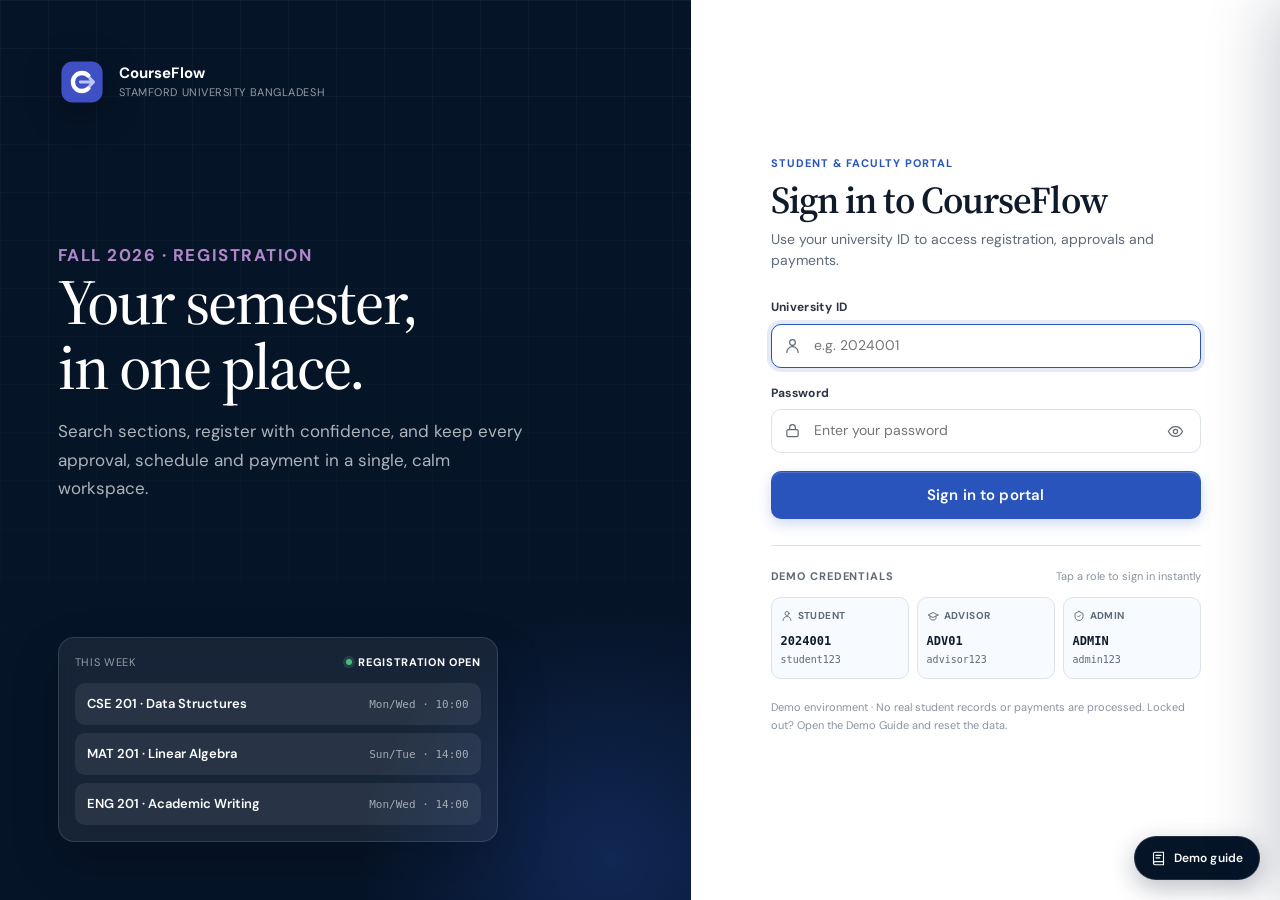
==== commit fa6f39f9: "updated logo and some small things" ====
--- a/portal.html
+++ b/portal.html
@@ -5,7 +5,7 @@
 <meta name="viewport" content="width=device-width, initial-scale=1.0" />
 <title>CourseFlow — Registration Portal | Stamford University Bangladesh</title>
 <meta name="description" content="CourseFlow registration portal for students, faculty advisors and administrators at Stamford University Bangladesh." />
-<link rel="icon" href="assets/images/logo.svg" type="image/svg+xml">
+<link rel="icon" href="assets/images/favicon.svg" type="image/svg+xml" sizes="any">
 <link rel="preconnect" href="https://fonts.googleapis.com">
 <link rel="preconnect" href="https://fonts.gstatic.com" crossorigin>
 <link rel="preload" as="style" href="https://fonts.googleapis.com/css2?family=DM+Sans:opsz,wght@9..40,400;9..40,500;9..40,600;9..40,700&family=Source+Serif+4:opsz,wght@8..60,500;8..60,600&display=swap">
@@ -18,12 +18,10 @@
 <body>
 <div id="login-screen" class="login-screen">
   <section class="login-brand" aria-label="CourseFlow introduction">
-    <div class="brand-lockup">
-      <div class="brand-mark" aria-hidden="true">
-        <svg viewBox="0 0 24 24" fill="none" stroke="currentColor" stroke-width="1.8" stroke-linecap="round" stroke-linejoin="round"><path d="M4 5.5A2.5 2.5 0 0 1 6.5 3H20v16H6.5A2.5 2.5 0 0 0 4 21.5V5.5Z"/><path d="M4 18.5A2.5 2.5 0 0 1 6.5 16H20"/><path d="M8 7h8M8 10h5"/></svg>
-      </div>
-      <div><div class="brand-name">CourseFlow</div><div class="brand-sub">Stamford University Bangladesh</div></div>
-    </div>
+    <a class="brand-lockup login-brand-link" href="index.html" aria-label="CourseFlow — back to the landing page" title="Back to CourseFlow home">
+      <img class="login-logo-mark" src="assets/images/logo.svg" alt="">
+      <span class="login-brand-text"><span class="brand-name">CourseFlow</span><span class="brand-sub">Stamford University Bangladesh</span></span>
+    </a>
     <div class="login-hero">
       <p class="eyebrow">Fall 2026 · Registration</p>
       <h1>Your semester,<br>in one place.</h1>
--- a/assets/css/layout.css
+++ b/assets/css/layout.css
@@ -33,10 +33,13 @@
 .login-brand:before{content:"";position:absolute;inset:0;background-image:linear-gradient(rgba(255,255,255,.035) 1px,transparent 1px),linear-gradient(90deg,rgba(255,255,255,.035) 1px,transparent 1px);background-size:48px 48px;mask-image:linear-gradient(to bottom,black,transparent 90%)}
 .login-brand:after{content:"";position:absolute;width:520px;height:520px;border-radius:50%;right:-180px;bottom:-220px;background:radial-gradient(circle,color-mix(in oklch,var(--accent) 30%,transparent),transparent 68%);pointer-events:none}
 .brand-lockup{display:flex;align-items:center;gap:13px;position:relative;z-index:1}
-.brand-mark{width:46px;height:46px;border-radius:13px;background:#fff;color:var(--navy);display:grid;place-items:center;box-shadow:0 8px 22px rgba(0,0,0,.25)}
-.brand-mark svg{width:25px;height:25px}
-.brand-name{font-weight:700;font-size:15px;letter-spacing:.01em;line-height:1.25}
-.brand-sub{font-size:11px;color:rgba(255,255,255,.58);letter-spacing:.05em;text-transform:uppercase;margin-top:3px}
+.login-brand-link{width:max-content;text-decoration:none;border-radius:14px}
+.login-logo-mark{width:48px;height:48px;display:block;flex:0 0 auto;filter:drop-shadow(0 8px 18px rgba(0,0,0,.35));transition:transform .18s ease,filter .18s ease}
+.login-brand-link:hover .login-logo-mark{transform:translateY(-2px);filter:drop-shadow(0 12px 26px rgba(0,0,0,.45))}
+.login-brand-link:focus-visible{outline:3px solid color-mix(in oklch,var(--accent) 55%,white);outline-offset:4px}
+.login-brand-text{display:grid;gap:3px}
+.brand-name{font-weight:700;font-size:15px;letter-spacing:.01em;line-height:1.25;color:#fff}
+.brand-sub{font-size:11px;color:rgba(255,255,255,.58);letter-spacing:.05em;text-transform:uppercase;line-height:1.25}
 .login-hero{position:relative;z-index:1;max-width:620px}
 .login-hero h1{font-family:var(--font-display);font-size:clamp(40px,5vw,66px);line-height:1.02;letter-spacing:-.03em;font-weight:500;margin:0 0 18px}
 .login-hero p{color:rgba(255,255,255,.68);font-size:clamp(15px,1.4vw,17px);line-height:1.65;max-width:480px;margin:0}
@@ -75,8 +78,11 @@
 .app-shell{display:flex;min-height:100vh}
 .sidebar{width:270px;flex:0 0 270px;background:var(--navy);color:#fff;display:flex;flex-direction:column;height:100vh;position:sticky;top:0;z-index:40}
 .sidebar-top{padding:22px 20px 18px;display:flex;align-items:center;justify-content:space-between;gap:10px}
-.sidebar .brand-lockup{background:#fff;border-radius:12px;padding:8px 12px;box-shadow:0 6px 16px rgba(0,0,0,.18)}
-.sidebar .brand-lockup img{width:146px;height:auto}
+.sidebar-brand-link{width:max-content;text-decoration:none;border-radius:10px;padding:2px;gap:10px}
+.sidebar-logo-mark{width:34px;height:34px;display:block;flex:0 0 auto;filter:drop-shadow(0 4px 10px rgba(0,0,0,.28));transition:transform .18s ease}
+.sidebar-brand-link:hover .sidebar-logo-mark{transform:translateY(-1px)}
+.sidebar-brand-link:focus-visible{outline:3px solid rgba(255,255,255,.35);outline-offset:3px}
+.sidebar-brand-name{font-size:15px;font-weight:700;color:#fff;letter-spacing:.01em;line-height:1.2}
 .sidebar-close{display:none;color:rgba(255,255,255,.7)}
 .sidebar-close:hover{background:rgba(255,255,255,.08);color:#fff}
 .role-chip{margin:0 18px 18px;padding:10px 12px;border-radius:10px;background:rgba(255,255,255,.06);border:1px solid rgba(255,255,255,.08);display:flex;align-items:center;gap:9px}
